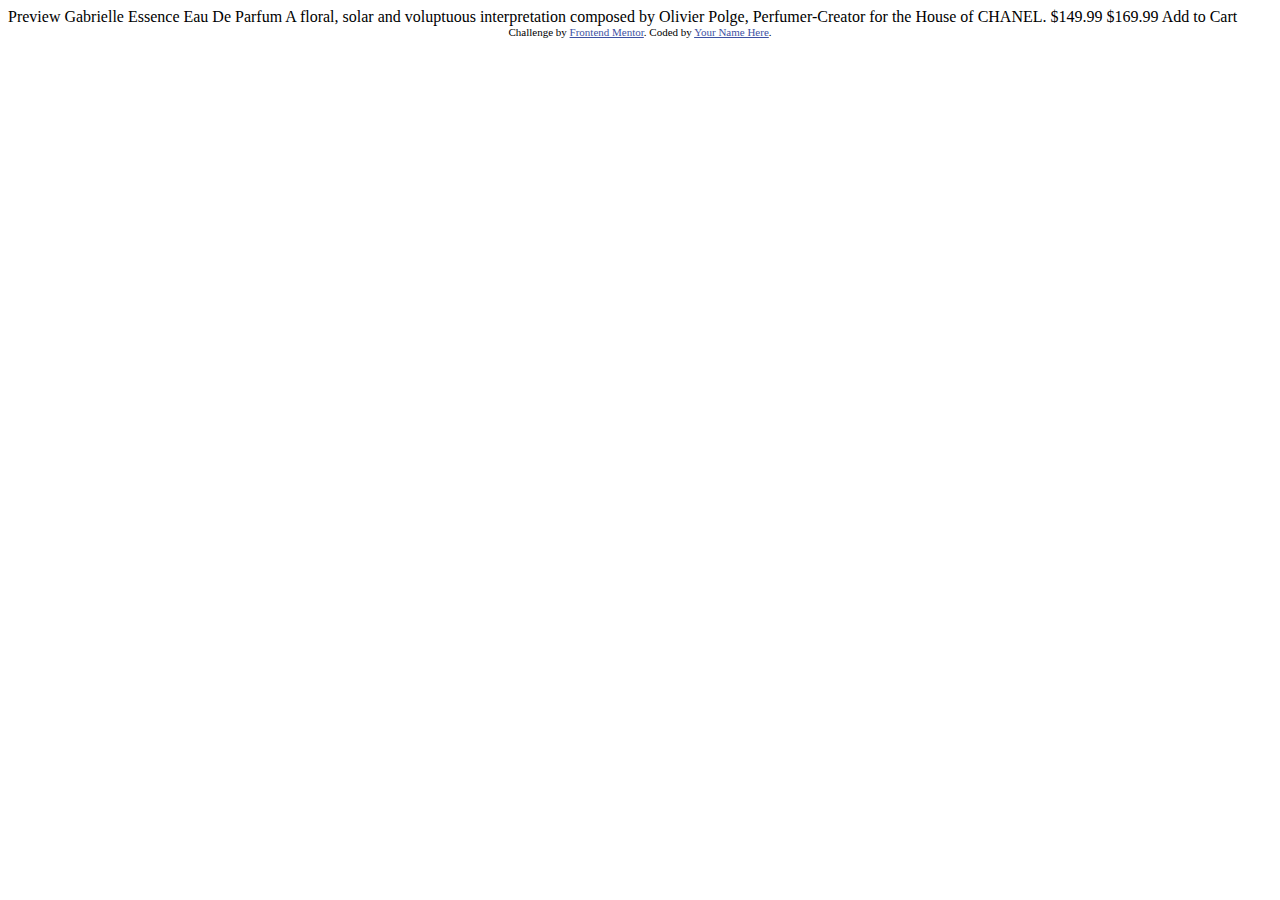
==== 2022-10-05-product-preview-card-component-main/index.html @ 3337196d "Add files via upload" ====
<!DOCTYPE html>
<html lang="en">
<head>
  <meta charset="UTF-8">
  <meta name="viewport" content="width=device-width, initial-scale=1.0"> <!-- displays site properly based on user's device -->

  <link rel="icon" type="image/png" sizes="32x32" href="./images/favicon-32x32.png">
  
  <title>Frontend Mentor | Product preview card component</title>

  <!-- Feel free to remove these styles or customise in your own stylesheet 👍 -->
  <style>
    .attribution { font-size: 11px; text-align: center; }
    .attribution a { color: hsl(228, 45%, 44%); }
  </style>
</head>
<body>

  Preview

  Gabrielle Essence Eau De Parfum

  A floral, solar and voluptuous interpretation composed by Olivier Polge, 
  Perfumer-Creator for the House of CHANEL.

  $149.99
  $169.99

  Add to Cart
  
  <div class="attribution">
    Challenge by <a href="https://www.frontendmentor.io?ref=challenge" target="_blank">Frontend Mentor</a>. 
    Coded by <a href="#">Your Name Here</a>.
  </div>
</body>
</html>
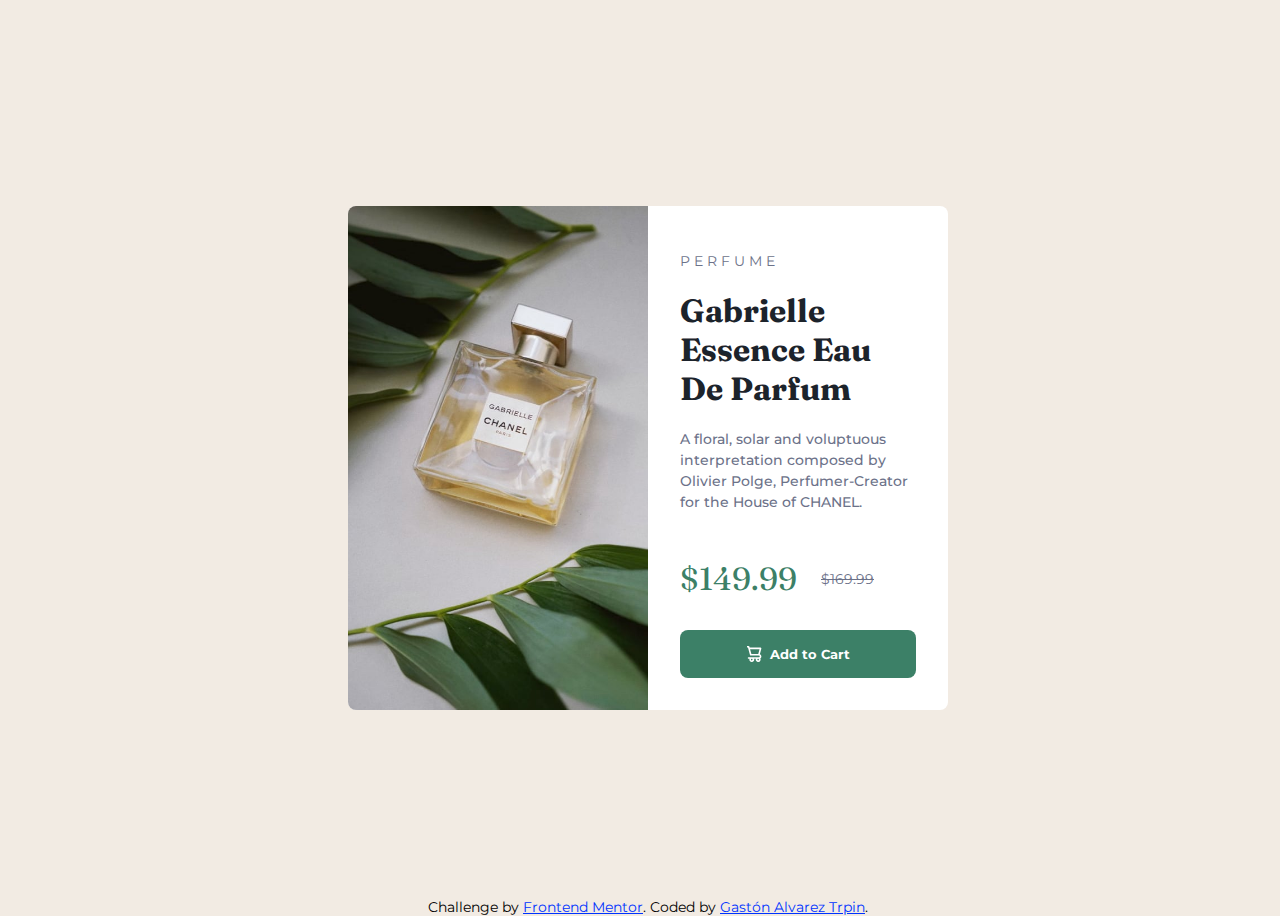
==== commit 8c8985f8: "Add files via upload" ====
--- a/2022-10-05-product-preview-card-component-main/index.html
+++ b/2022-10-05-product-preview-card-component-main/index.html
@@ -5,32 +5,40 @@
   <meta name="viewport" content="width=device-width, initial-scale=1.0"> <!-- displays site properly based on user's device -->
 
   <link rel="icon" type="image/png" sizes="32x32" href="./images/favicon-32x32.png">
+  <link href="./style.css" rel="stylesheet" type="text/css">
+  <link rel="preconnect" href="https://fonts.googleapis.com">
+  <link rel="preconnect" href="https://fonts.gstatic.com" crossorigin>
+  <link href="https://fonts.googleapis.com/css2?family=Fraunces:opsz,wght@9..144,700&family=Montserrat:wght@500;700&display=swap" rel="stylesheet"> 
   
   <title>Frontend Mentor | Product preview card component</title>
+</head>
 
-  <!-- Feel free to remove these styles or customise in your own stylesheet 👍 -->
-  <style>
-    .attribution { font-size: 11px; text-align: center; }
-    .attribution a { color: hsl(228, 45%, 44%); }
-  </style>
-</head>
 <body>
 
-  Preview
+  <div class="section">
+    <div class="card">
+      <div class="image_card">
+        <img class="product_image_card" src="./images/image-product-desktop.jpg"/>
+      </div>
+      <div class="info_card">
+        <p class="category_card">Perfume</p>
 
-  Gabrielle Essence Eau De Parfum
-
-  A floral, solar and voluptuous interpretation composed by Olivier Polge, 
-  Perfumer-Creator for the House of CHANEL.
-
-  $149.99
-  $169.99
-
-  Add to Cart
+        <h1>Gabrielle Essence Eau De Parfum</h1>
+        <p class="product_description">A floral, solar and voluptuous interpretation composed by Olivier Polge, Perfumer-Creator for the House of CHANEL.</p>
+      <div class="price">
+        <p class="new_price">$149.99</p>
+        <p class="old_price">$169.99</p>
+      </div>
+        
+  
+        <button class="main_action"><img class="button_icon" src="./images/icon-cart.svg"/> Add to Cart</button></div>
+    </div>
+  </div>
+  
   
   <div class="attribution">
-    Challenge by <a href="https://www.frontendmentor.io?ref=challenge" target="_blank">Frontend Mentor</a>. 
-    Coded by <a href="#">Your Name Here</a>.
+    <p>Challenge by <a href="https://www.frontendmentor.io?ref=challenge" target="_blank">Frontend Mentor</a>. 
+    Coded by <a href="#">Gastón Alvarez Trpin</a>.</p>
   </div>
 </body>
 </html>--- a/2022-10-05-product-preview-card-component-main/style.css
+++ b/2022-10-05-product-preview-card-component-main/style.css
@@ -0,0 +1,139 @@
+body {
+    box-sizing: border-box;
+    padding: 24px;
+    width: 100vw;
+    height: 100vh;
+    background-color: hsl(30, 38%, 92%);
+}
+
+.attribution {
+    margin: auto;
+    font-size: 11px;
+    text-align: center;
+}
+
+.attribution a {
+    color: hsl(228, 100%, 50%);
+}
+
+.button_icon {
+    margin-right: 8px;
+}
+
+.card {
+    border-radius: 8px;
+    display: flex;
+    max-width: 600px;
+    background-color: white;
+}
+
+.category_card {
+    color: hsl(228, 12%, 48%);
+    text-transform: uppercase;
+    letter-spacing: 4px;
+}
+
+h1 {
+    font-family: "Fraunces", serif;
+    color: hsl(212, 21%, 14%);
+}
+
+.product_image_card {
+    border-radius: 8px 0px 0px  8px;
+    height: 100%;
+    width: 100%;
+    object-fit: cover;
+}
+
+.image_card {
+    width: 50%;
+    display: flex;
+}
+
+.info_card {
+    box-sizing: border-box;
+    padding: 32px;
+    width: 50%;
+}
+
+.main_action {
+    border: none;
+    border-radius: 8px;
+    width: 100%;
+    height: 48px;
+    font-family: "Montserrat", sans-serif;
+    font-weight: 700;
+    color: white;
+    background-color: hsl(158, 36%, 37%);
+    display: flex;
+    align-items: center;
+    justify-content: center;
+    transition-duration: 250ms;
+}
+
+.main_action:hover {
+    background-color: hsl(158, 46%, 17%);
+    transition-duration: 250ms;
+    cursor: pointer;
+}
+
+p {
+    font-family: "Montserrat", sans-serif;
+    font-size: 14px;
+}
+
+.price {
+    display: inline-flex;
+    align-items: center;
+}
+
+.old_price {
+    text-decoration: line-through;
+    color: hsl(228, 12%, 48%);
+}
+
+.product_description {
+    font-weight: 500;
+    line-height: 150%;
+    color: hsl(228, 12%, 48%);
+}
+
+.new_price {
+    margin-right: 24px;
+    font-family: "Fraunces", serif;
+    font-size: 32px;
+    color: hsl(158, 36%, 37%);
+}
+
+.section {
+    display: flex;
+    justify-content: center;
+    align-items: center;
+    height: 100%;
+    width: 100%;
+}
+
+
+@media (max-width: 500px) {
+    .card {
+      flex-direction: column;
+    }
+
+    .product_image_card {
+        border-radius: 8px 8px 0px  0px;
+        width: 100%;
+        height: 200px;
+    }
+    
+    .image_card {
+        width: 100%;
+        display: flex;
+    }
+    
+    .info_card {
+        box-sizing: border-box;
+        padding: 24px;
+        width: 100%;
+    }
+  }
+  